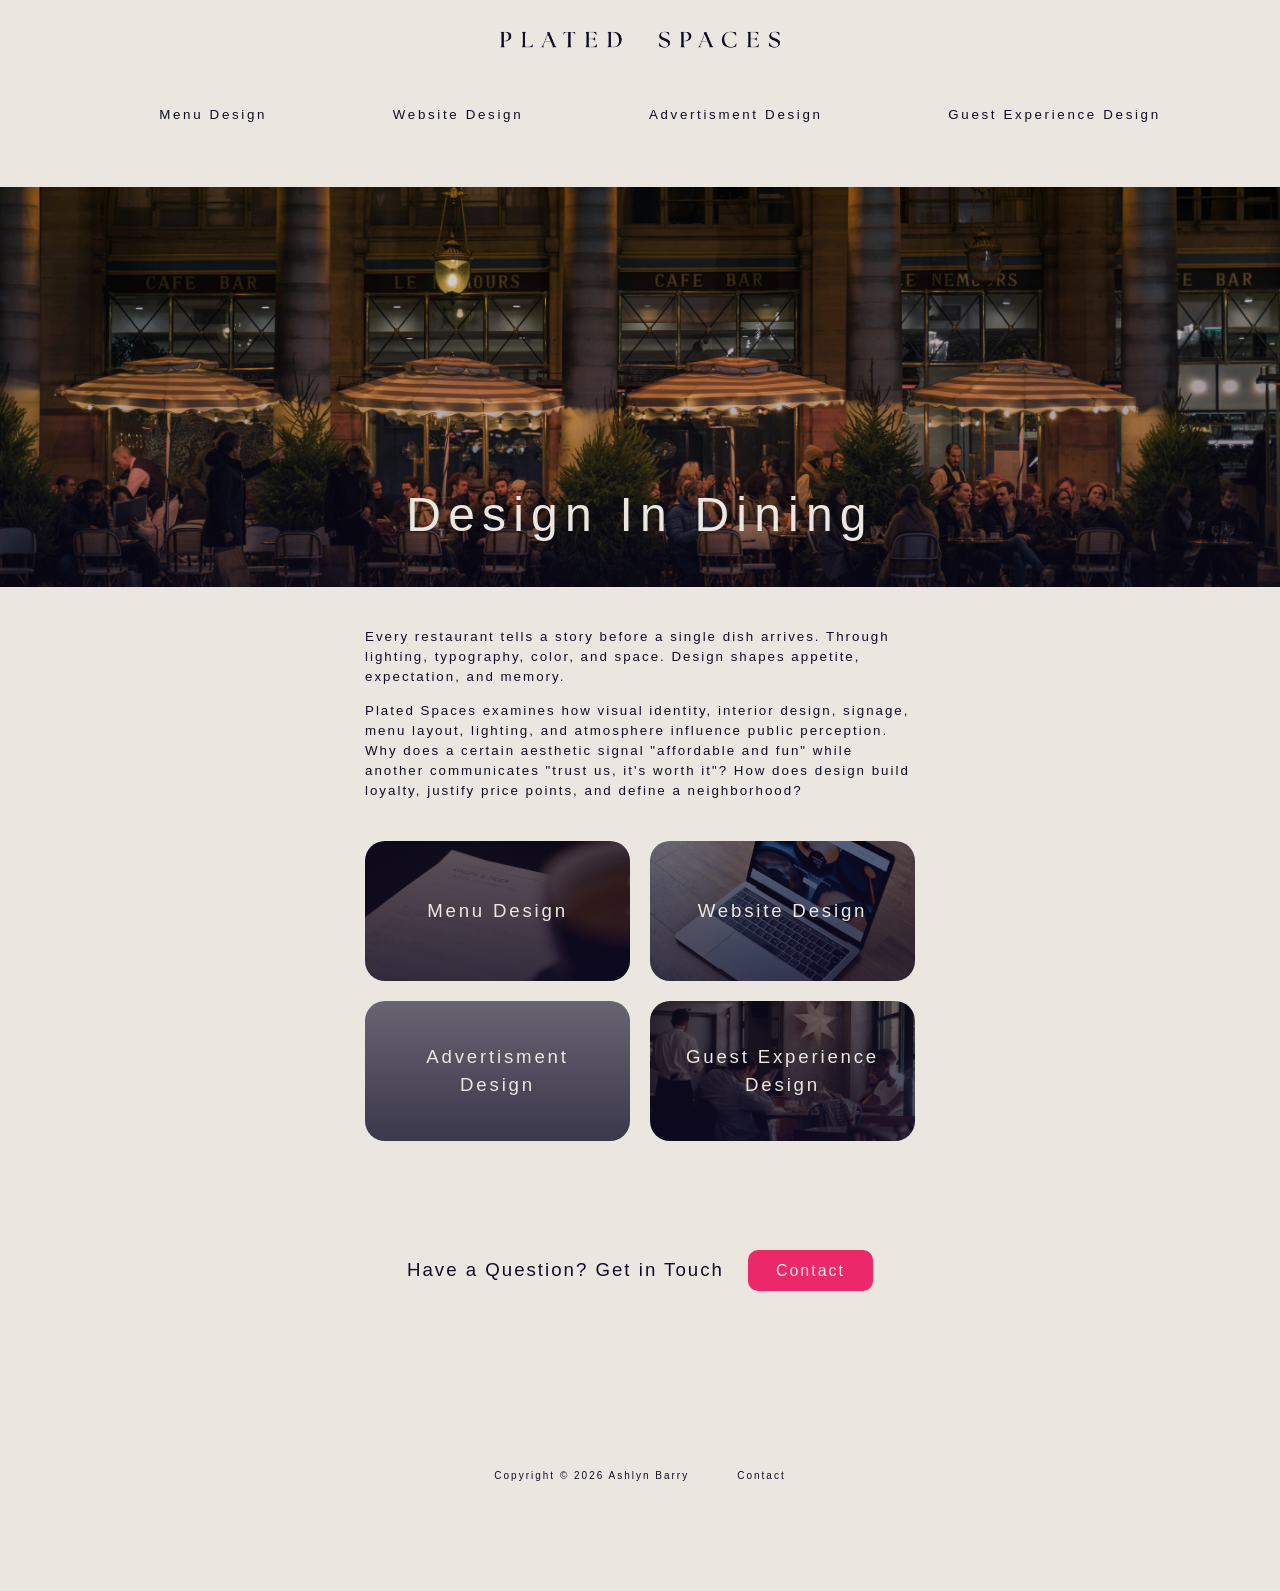
==== index.html @ d9bba125 "Add files via upload" ====
<!DOCTYPE html>
<html lang="en">

<head>
    <meta name="viewport" content="width=device-width, initial-scale=1.0">
    <meta charset="UTF-8">
    <title>Plated Spaces</title>
    <link rel="icon" href="favicon.svg">
    <link rel="stylesheet" href="platedspaces.css">
</head>

<body>
    <header>
        <a href="index.html">
            <img src="PlatedSpacesLogo.jpg" alt="Logo">
        </a>
    </header>

    <nav>
        <ul>
            <li><a href="menu.html">Menu Design</a></li>
            <li><a href="website.html">Website Design</a></li>
            <li><a href="advertisment.html">Advertisment Design</a></li>
            <li><a href="guest.html">Guest Experience Design</a></li>
        </ul>
    </nav>

    <div class="hero">
        <div class="container hero-text">
            <h1>Design In Dining</h1>
        </div>
    </div>

    <div class="container">
        <div class="description">
            <p>Every restaurant tells a story before a single dish arrives. Through lighting, typography, color, and space. Design shapes appetite, expectation, and memory. </p>
            <p>Plated Spaces examines how visual identity, interior design, signage, menu layout, lighting, and atmosphere influence public perception. Why does a certain aesthetic signal "affordable and fun" while another communicates "trust us, it's worth it"? How does design build loyalty, justify price points, and define a neighborhood?</p>
        </div>
    </div>

   <div class="card-grid container">
        <div class="card" style="background-image: linear-gradient(rgba(16, 12, 39, 0.6), rgba(16, 12, 39, 0.8)), url('MenuHero.jpg')">
            <div class="card-text">Menu Design</div>
        </div>
        <div class="card" style="background-image: linear-gradient(rgba(16, 12, 39, 0.6), rgba(16, 12, 39, 0.8)), url('WebsiteHero.jpg')">
            <div class="card-text">Website Design</div>
        </div>
        <div class="card" style="background-image: linear-gradient(rgba(16, 12, 39, 0.6), rgba(16, 12, 39, 0.8)), url('AdvertisementHero.jpg')">
            <div class="card-text">Advertisment Design</div>
        </div>
        <div class="card" style="background-image: linear-gradient(rgba(16, 12, 39, 0.6), rgba(16, 12, 39, 0.8)), url('GuestHero.jpg')">
            <div class="card-text">Guest Experience Design</div>
        </div>
    </div>

    <div class="contact-survey container">
        <p>Have a Question? Get in Touch<p>
        <a href="contact.html" class="btn">Contact</a>
    </div>

    <footer>
        <p>Copyright © 2026 Ashlyn Barry</p>
        <a href="contact.html">Contact</a>
    </footer>

</body>
---- platedspaces.css ----
body {
    background-color: #ebe7e0;
    font-family: Roboto, sans-serif;
    font-size: 10pt;
    font-weight: 300;
    letter-spacing: .15em;
    color: #100c27;
    margin: 0;
    padding: 0;
}

header {
  display: flex;
  justify-content: center;
  padding: 20px 0;
}

header img {
  width: 300px;
}

nav {
  display: flex;
  justify-content: center;
  padding-top: 10px;
  padding-bottom: 20px;
}

a {
    text-decoration: none;
    color: #100c27;
}

nav li {
    text-decoration: none;
    display: inline-block;
    list-style-type: none;
    padding: 0 60px;
    font-weight: 350;
    letter-spacing: .2em;
}

nav :link {
    color: #100c27;
}

nav :hover {
    color: #eb2869;
}

.hero {
    background-image: linear-gradient(to top, rgba(16, 12, 39, 0.5), transparent), 
                    url('hero.jpg');
    background-size: cover;
    background-position: center;
    height: 400px;
    margin-bottom: 40px;
}

.hero-text {
    max-width: 800px;
  position: relative;
  top: 75%;
  text-align: center;
  color: #ebe7e0;
}

h1 {
    font-weight: 350;
    letter-spacing: .15em;
    font-size: 36pt;
}

.container {
    max-width: 550px;
    margin: 0 auto;
    padding: 0 40px;
}

.description {
    max-width: 550px;
    margin: 0 auto;
    line-height: 150%;
}

.card {
    height: 100px;
    background-size: cover;
    background-position: center;
    display: flex;
    flex-direction: column;
    align-items: center; 
    justify-content: center;
    text-align: center;
    padding: 20px;
    border-radius: 20px;
}

.card-grid {
    margin-top: 40px;
    margin-bottom: 40px;
    display: grid;
    grid-template-columns: 1fr 1fr;
    gap: 20px;
}

.card-text {
    color: #ebe7e0;
    font-weight: 350;
    letter-spacing: .15em;
    font-size: 14pt;
    line-height: 150%;
}

.card-text:hover {
    color: #eb2869;
}

.contact-survey {
    font-size: 14pt;
    color: #100c27;
    display: flex;
    align-items: center;
    justify-content: center;
    gap: 24px;
    padding: 60px 40px;
}

.btn {
    background: #eb2869;
    color: #ebe7e0;
    padding: 12px 28px;
    border-radius: 10px;
    text-decoration: none;
    white-space: nowrap;
    font-size: 12pt;
}

.btn:hover {
  background: #e94e57;
}

footer {
    display: flex;
    align-items: center;
    justify-content: center;
    gap: 48px;
    margin: 80px auto;
    font-size: 75%;
    padding: 2em;
}

footer a {
    font-weight: 350;
}
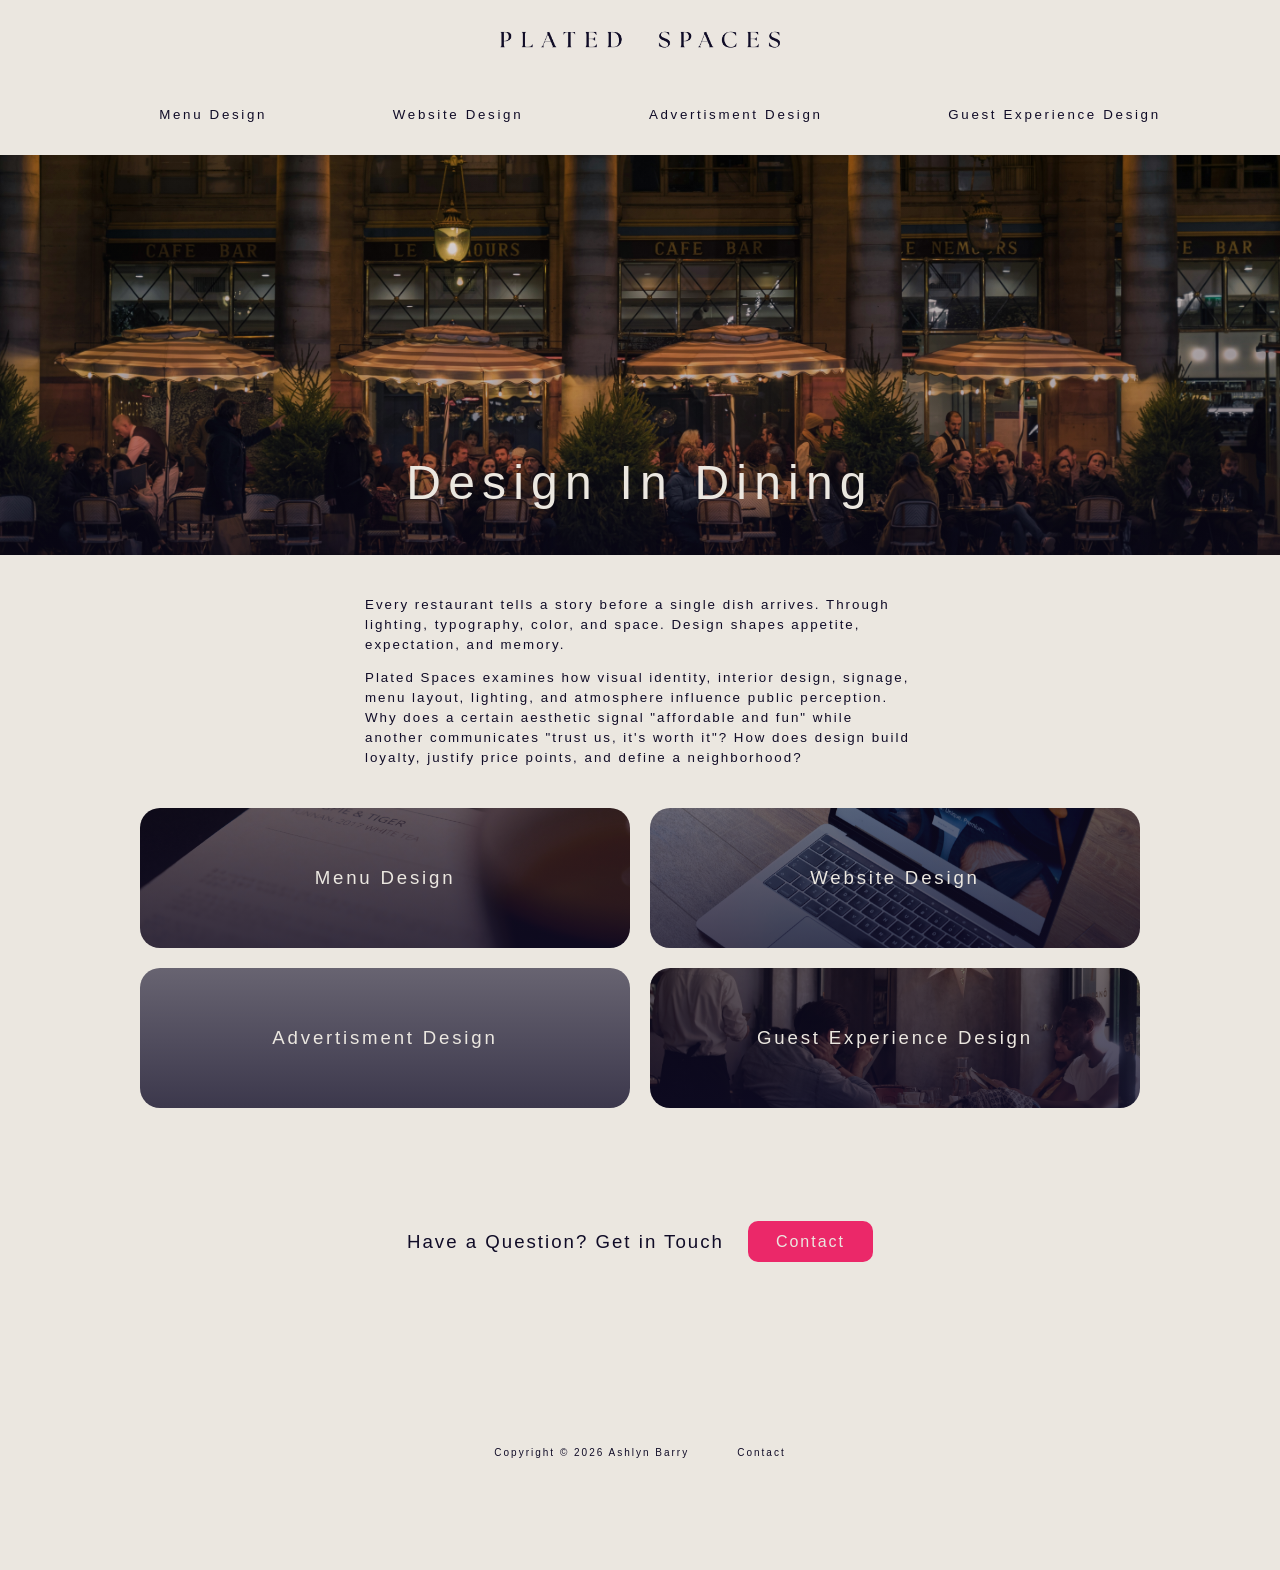
==== commit e3424521: "Add files via upload Updated Home page." ====
--- a/index.html
+++ b/index.html
@@ -25,8 +25,8 @@
         </ul>
     </nav>
 
-    <div class="hero">
-        <div class="container hero-text">
+    <div class="homehero">
+        <div class="container homehero-text">
             <h1>Design In Dining</h1>
         </div>
     </div>
@@ -40,16 +40,24 @@
 
    <div class="card-grid container">
         <div class="card" style="background-image: linear-gradient(rgba(16, 12, 39, 0.6), rgba(16, 12, 39, 0.8)), url('MenuHero.jpg')">
-            <div class="card-text">Menu Design</div>
+            <a href="menu.html">
+                <div class="card-text">Menu Design</div>
+            </a>
         </div>
         <div class="card" style="background-image: linear-gradient(rgba(16, 12, 39, 0.6), rgba(16, 12, 39, 0.8)), url('WebsiteHero.jpg')">
-            <div class="card-text">Website Design</div>
+            <a href="website.html">
+                <div class="card-text">Website Design</div>
+            </a>
         </div>
         <div class="card" style="background-image: linear-gradient(rgba(16, 12, 39, 0.6), rgba(16, 12, 39, 0.8)), url('AdvertisementHero.jpg')">
-            <div class="card-text">Advertisment Design</div>
+            <a href="advertisment.html">
+                <div class="card-text">Advertisment Design</div>
+            </a>
         </div>
         <div class="card" style="background-image: linear-gradient(rgba(16, 12, 39, 0.6), rgba(16, 12, 39, 0.8)), url('GuestHero.jpg')">
-            <div class="card-text">Guest Experience Design</div>
+            <a href="guest.html">
+                <div class="card-text">Guest Experience Design</div>
+            </a>
         </div>
     </div>
 
--- a/platedspaces.css
+++ b/platedspaces.css
@@ -48,7 +48,7 @@
     color: #eb2869;
 }
 
-.hero {
+.homehero {
     background-image: linear-gradient(to top, rgba(16, 12, 39, 0.5), transparent), 
                     url('hero.jpg');
     background-size: cover;
@@ -57,7 +57,7 @@
     margin-bottom: 40px;
 }
 
-.hero-text {
+.homehero-text {
     max-width: 800px;
   position: relative;
   top: 75%;
@@ -65,14 +65,23 @@
   color: #ebe7e0;
 }
 
+.hero img {
+    width: 100%;
+    height: 250px;
+    display: block;
+    margin: 30px auto;
+    object-fit: cover;
+}
+
 h1 {
     font-weight: 350;
     letter-spacing: .15em;
     font-size: 36pt;
+    margin-top: 0;
 }
 
 .container {
-    max-width: 550px;
+    max-width: 1000px;
     margin: 0 auto;
     padding: 0 40px;
 }
@@ -140,6 +149,90 @@
   background: #e94e57;
 }
 
+p {
+    max-width: 550px;
+    line-height: 150%;
+}
+
+.text-grid {
+    display: grid;
+    grid-template-columns: 1fr 1fr;
+    gap: 40px;
+    margin-bottom: 40px;
+}
+
+.img-grid {
+    display: grid;
+    grid-template-columns: 1fr 1fr 1fr;
+    grid-template-rows: 1fr 1fr;
+    gap: 20px;
+    grid-template-areas: "img1 img1 img2"
+                         "img3 img4 img4";
+}
+
+.img1 { grid-area: img1; }
+.img2 { grid-area: img2; }
+.img3 { grid-area: img3; }
+.img4 { grid-area: img4; }
+
+.img-grid img {
+    width: 100%;
+    height: 500px;
+    object-fit: cover;
+    display: block;
+}
+
+video {
+    display: block;
+    margin: 40px auto;
+    max-width: 100%;
+    height: auto;
+}
+
+h2 {
+    font-weight: 350;
+    letter-spacing: .15em;
+    font-size: 20pt;
+    margin-bottom: 20px;
+}
+
+.spacer {
+    height: 80px;
+}
+
+.matrix-wrap { 
+    padding: 40px; 
+}
+
+.matrix-grid { 
+    display: grid; 
+    grid-template-columns: 160px 1fr 1fr; 
+    border: 1px solid #100c27; 
+    border-radius: 10px; 
+    overflow: hidden; 
+}
+
+.cell { 
+    padding: 20px 20px; 
+    border-bottom: 1px solid #100c27; 
+    border-right: 1px solid #100c27; 
+}
+
+.header { 
+    background-color: #738bab;
+    color:#ebe7e0;
+    font-weight: 350;
+    display: flex;
+    align-items: center;
+}
+
+.row-label {  
+    font-weight: 350;
+    display: flex; 
+    align-items: center; 
+    justify-content: center;
+}
+
 footer {
     display: flex;
     align-items: center;
@@ -150,6 +243,7 @@
     padding: 2em;
 }
 
+
 footer a {
     font-weight: 350;
 }
